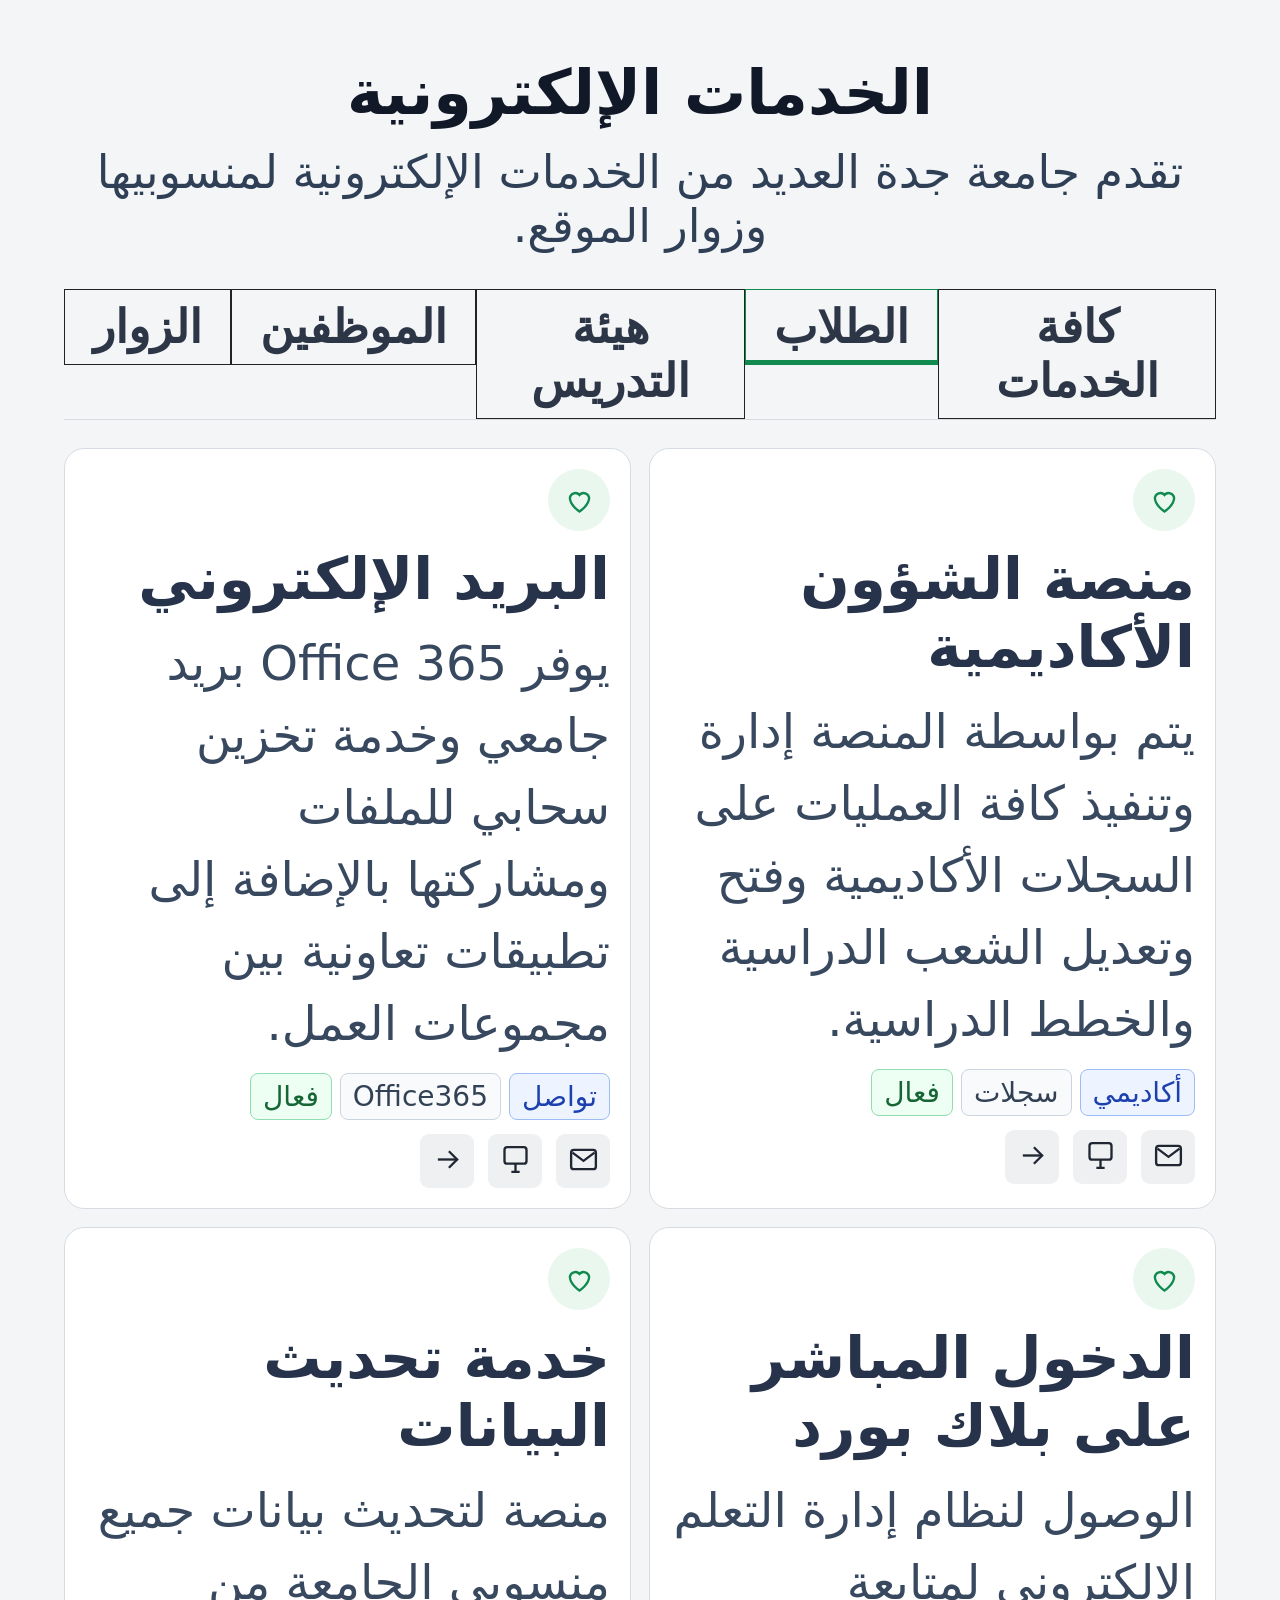
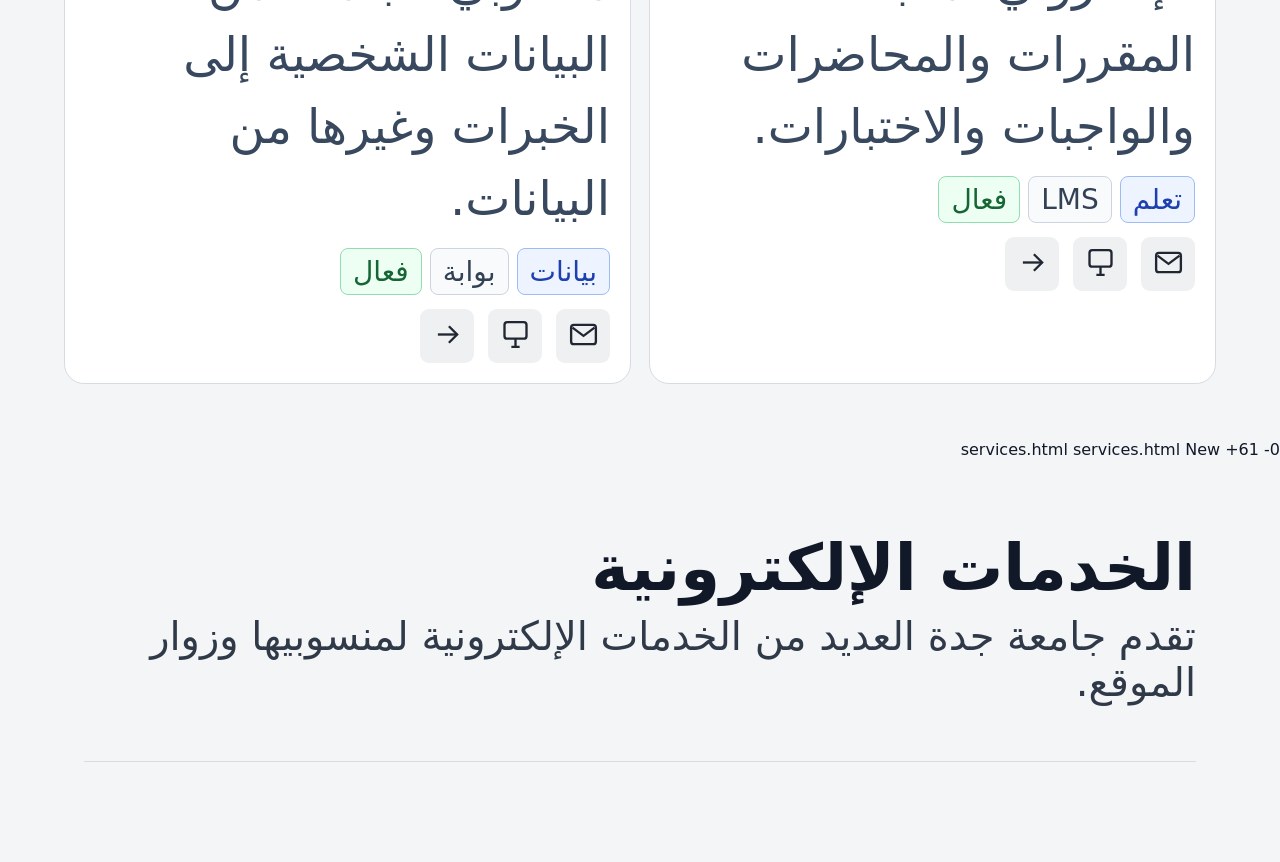
==== services copy.html @ 6cb2c902 "new dga DGA" ====
<!doctype html>
<html lang="ar" dir="rtl">
<head>
  <meta charset="UTF-8" />
  <meta name="viewport" content="width=device-width, initial-scale=1.0" />
  <title>service2 - الخدمات الإلكترونية</title>
  <style>
    :root{--bg:#f3f5f7;--text:#1f2d44;--line:#bfc8d2;--green:#118a50}
    body{margin:0;background:var(--bg);font-family:"Tajawal",system-ui,sans-serif;color:var(--text)}
    .container{max-width:1200px;margin:56px auto;padding:0 24px}
    .title{text-align:center}.title h1{font-size:62px;margin:0}.title p{font-size:46px;margin:16px 0 36px;color:#2f3f56}

    .tabs{display:flex;justify-content:center;list-style:none;padding:0;margin:0 0 30px}
    .tabs button{border:1px solid #222;background:transparent;padding:10px 28px;font-size:46px;font-weight:700;cursor:pointer;color:#2c3646}
    .tabs button.active{border-color:var(--green);box-shadow:inset 0 -4px 0 var(--green)}

    .cards{display:grid;grid-template-columns:repeat(2,minmax(0,1fr));gap:18px}
    .nds-card{background:#fff;border-radius:20px;padding:20px;border:1px solid var(--line)}
    .nds-card-header{display:flex;justify-content:flex-start}
    .nds-featured-icon{width:62px;height:62px;border-radius:50%;display:grid;place-items:center;background:#eaf7ef;color:var(--green)}
    .nds-card-title{font-size:58px;margin:14px 0;color:#26334a}
    .nds-card-description{font-size:48px;line-height:1.5;margin:0;color:#37485f;min-height:180px}
    .nds-card-tags{display:flex;gap:8px;flex-wrap:wrap;margin:14px 0}
    .nds-tag{border-radius:8px;padding:6px 12px;font-size:28px;border:1px solid #cbd5e1;background:#f8fafc}
    .nds-blue{color:#1e40af;border-color:#9dbcf5;background:#edf4ff}.nds-green{color:#166534;border-color:#8fddb1;background:#ecfff2}.nds-gray{color:#334155}
    .actions{display:flex;gap:8px;justify-content:flex-start}.icon-btn{width:54px;height:54px;background:#eef0f2;border:none;border-radius:9px;color:#202733}
    svg{width:24px;height:24px;stroke:currentColor;fill:none;stroke-width:1.9}
    @media (max-width:900px){.cards{grid-template-columns:1fr}.title h1{font-size:40px}.title p,.tabs button,.nds-card-title{font-size:28px}.nds-card-description{font-size:22px;min-height:unset}}
  </style>
</head>
<body>
<main class="container">
  <div class="title">
    <h1>الخدمات الإلكترونية</h1>
    <p>تقدم جامعة جدة العديد من الخدمات الإلكترونية لمنسوبيها وزوار الموقع.</p>
  </div>

  <ul class="tabs" id="tabs"></ul>
  <section class="cards" id="cards"></section>
</main>

<script>
const tabs=['كافة الخدمات','الطلاب','هيئة التدريس','الموظفين','الزوار'];
let active='الطلاب';
const services=[
{title:'منصة الشؤون الأكاديمية',desc:'يتم بواسطة المنصة إدارة وتنفيذ كافة العمليات على السجلات الأكاديمية وفتح وتعديل الشعب الدراسية والخطط الدراسية.',aud:['الطلاب','هيئة التدريس'],tags:['أكاديمي','سجلات','فعال']},
{title:'البريد الإلكتروني',desc:'يوفر Office 365 بريد جامعي وخدمة تخزين سحابي للملفات ومشاركتها بالإضافة إلى تطبيقات تعاونية بين مجموعات العمل.',aud:['الطلاب','الموظفين'],tags:['تواصل','Office365','فعال']},
{title:'الدخول المباشر على بلاك بورد',desc:'الوصول لنظام إدارة التعلم الإلكتروني لمتابعة المقررات والمحاضرات والواجبات والاختبارات.',aud:['الطلاب','هيئة التدريس'],tags:['تعلم','LMS','فعال']},
{title:'خدمة تحديث البيانات',desc:'منصة لتحديث بيانات جميع منسوبي الجامعة من البيانات الشخصية إلى الخبرات وغيرها من البيانات.',aud:['الموظفين','هيئة التدريس','الطلاب'],tags:['بيانات','بوابة','فعال']},
];
const icons={heart:'<svg viewBox="0 0 24 24"><path d="M12 20s-7-4.5-7-10a4 4 0 0 1 7-2 4 4 0 0 1 7 2c0 5.5-7 10-7 10z"/></svg>',mail:'<svg viewBox="0 0 24 24"><rect x="3" y="5" width="18" height="14" rx="2"/><path d="m4 7 8 6 8-6"/></svg>',screen:'<svg viewBox="0 0 24 24"><rect x="4" y="3" width="16" height="12" rx="2"/><path d="M9 21h6M12 15v6"/></svg>',arrow:'<svg viewBox="0 0 24 24"><path d="M5 12h14"/><path d="m13 6 6 6-6 6"/></svg>'};

function renderTabs(){document.getElementById('tabs').innerHTML=tabs.map(t=>`<li><button class="${active===t?'active':''}" data-v="${t}">${t}</button></li>`).join('');
 document.querySelectorAll('.tabs button').forEach(b=>b.onclick=()=>{active=b.dataset.v;renderTabs();renderCards();});}

function serviceMatches(s){return active==='كافة الخدمات'||s.aud.includes(active)}
function renderCards(){const data=services.filter(serviceMatches);document.getElementById('cards').innerHTML=data.map(s=>`
<div class="nds-card nds-stroke">
  <div class="nds-card-header"><div class="nds-card-featured-icon"><span class="nds-featured-icon nds-circle nds-lg">${icons.heart}</span></div></div>
  <div class="nds-card-content">
    <div class="nds-card-text"><h3 class="nds-card-title">${s.title}</h3><p class="nds-card-description">${s.desc}</p></div>
    <div class="nds-card-meta"><div class="nds-card-tags"><span class="nds-tag nds-blue nds-sm"><span class="nds-label">${s.tags[0]}</span></span><span class="nds-tag nds-gray nds-sm"><span class="nds-label">${s.tags[1]}</span></span><span class="nds-tag nds-green nds-sm"><span class="nds-label">${s.tags[2]}</span></span></div></div>
  </div>
  <div class="actions"><button class="icon-btn">${icons.mail}</button><button class="icon-btn">${icons.screen}</button><button class="icon-btn">${icons.arrow}</button></div>
</div>`).join('');}

renderTabs();renderCards();
</script>
</body>
</html>
services.html
services.html
New
+61
-0

<!doctype html>
<html lang="ar" dir="rtl">
<head>
  <meta charset="UTF-8" />
  <meta name="viewport" content="width=device-width, initial-scale=1.0" />
  <title>الخدمات الإلكترونية</title>
  <style>
    :root{--bg:#f3f5f7;--text:#111827;--muted:#374151;--line:#d7dce2;--primary:#0f8a52}
    *{box-sizing:border-box} body{margin:0;font-family:"Tajawal",system-ui,sans-serif;background:var(--bg);color:var(--text)}
    .wrap{max-width:1160px;margin:72px auto;padding:0 24px}
    h1{font-size:64px;margin:0 0 8px}.sub{font-size:40px;color:#2f3948;margin:0 0 56px}
    .tabs{display:flex;gap:0;border-bottom:1px solid var(--line);margin-bottom:28px}
    .tab{padding:10px 26px;font-size:42px;font-weight:700;color:#374151;border-bottom:4px solid transparent;cursor:pointer}
    .tab.active{color:#111827;border-color:var(--primary)}
    .grid{display:grid;grid-template-columns:repeat(2,minmax(0,1fr));gap:28px}
    .card{background:#fff;border:1px solid #cad2db;border-radius:24px;padding:28px;display:flex;flex-direction:column;min-height:420px}
    .icon{width:72px;height:72px;border-radius:50%;background:#eaf7ef;color:var(--primary);display:grid;place-items:center;margin-bottom:18px}
    .card h3{font-size:50px;line-height:1.3;margin:0 0 14px;color:#243042}
    .card p{font-size:40px;line-height:1.55;color:#334155;margin:0 0 16px;flex:1}
    .actions{display:flex;gap:14px;justify-content:flex-start}
    .a{width:74px;height:62px;border:0;border-radius:10px;background:#eef0f2;display:grid;place-items:center}
    svg{width:33px;height:33px;stroke:currentColor;fill:none;stroke-width:1.7}
    @media (max-width:900px){h1{font-size:40px}.sub{font-size:22px}.tab{font-size:26px;padding:8px 14px}.grid{grid-template-columns:1fr}.card h3{font-size:30px}.card p{font-size:22px}}
  </style>
</head>
<body>
<main class="wrap">
  <h1>الخدمات الإلكترونية</h1>
  <p class="sub">تقدم جامعة جدة العديد من الخدمات الإلكترونية لمنسوبيها وزوار الموقع.</p>

  <nav class="tabs" id="tabs"></nav>
  <section class="grid" id="cards"></section>
</main>

<script>
const icons={
  heart:'<svg viewBox="0 0 24 24"><path d="M12 20s-7-4.4-7-10a4 4 0 0 1 7-2 4 4 0 0 1 7 2c0 5.6-7 10-7 10z"/></svg>',
  mail:'<svg viewBox="0 0 24 24"><rect x="3" y="5" width="18" height="14" rx="3"/><path d="m4 7 8 6 8-6"/></svg>',
  screen:'<svg viewBox="0 0 24 24"><rect x="4" y="3" width="16" height="14" rx="2"/><path d="M9 21h6M12 17v4"/></svg>',
  arrow:'<svg viewBox="0 0 24 24"><path d="M6 12h12"/><path d="m13 6 6 6-6 6"/></svg>'
};
const services=[
 {title:'البريد الإلكتروني',desc:'يوفر Office 365 بريد جامعي وخدمة تخزين سحابي للملفات ومشاركتها بالإضافة إلى تطبيقات تعاونية بين مجموعات العمل.',aud:'الطلاب'},
 {title:'الخدمات الذاتية الأكاديمية لأعضاء هيئة التدريس',desc:'يتيح النظام تنفيذ العديد من الخدمات الأكاديمية لأعضاء الهيئة التعليمية وتشمل الاطلاع وتنفيذ العمليات على الجدول الدراسي ورصد الدرجات النهائية ومتابعة حضور وغياب الطلاب خلال العام الدراسي وغيرها من الخدمات المختلفة.',aud:'هيئة التدريس'},
 {title:'منصة الشؤون الأكاديمية',desc:'يتم بواسطة المنصة إدارة وتنفيذ كافة العمليات على السجلات الأكاديمية وفتح وتعديل الشعب الدراسية والخطط الدراسية.',aud:'الطلاب'},
 {title:'خدمة تحديث البيانات',desc:'منصة خاصة بتحديث بيانات جميع منسوبي الجامعة بدءًا من البيانات الشخصية والخبرات وغيرها من البيانات.',aud:'الموظفين'},
 {title:'الدخول الموحد (كفاءة)',desc:'تسجيل دخول موحد وآمن للوصول إلى جميع الأنظمة والخدمات الإلكترونية التابعة للجامعة.',aud:'كافة الخدمات'},
 {title:'الدخول المباشر على بلاك بورد',desc:'الوصول لنظام إدارة التعلم الإلكتروني لمتابعة المقررات والمحاضرات والواجبات والاختبارات.',aud:'الطلاب'},
];
const tabs=['كافة الخدمات','الطلاب','هيئة التدريس','الموظفين','الزوار'];
let active='كافة الخدمات';
const tabsEl=document.getElementById('tabs'); const cardsEl=document.getElementById('cards');

function renderTabs(){tabsEl.innerHTML=tabs.map(t=>`<button class="tab ${t===active?'active':''}" data-tab="${t}">${t}</button>`).join('');
 tabsEl.querySelectorAll('.tab').forEach(b=>b.onclick=()=>{active=b.dataset.tab;renderTabs();renderCards();});}
function renderCards(){const data=active==='كافة الخدمات'?services:services.filter(s=>s.aud===active);
 cardsEl.innerHTML=data.map(s=>`<article class="card"><div class="icon">${icons.heart}</div><h3>${s.title}</h3><p>${s.desc}</p><div class="actions"><button class="a" aria-label="البريد">${icons.mail}</button><button class="a" aria-label="العرض">${icons.screen}</button><button class="a" aria-label="الانتقال">${icons.arrow}</button></div></article>`).join('')||'<p>لا توجد خدمات لهذه الفئة.</p>';}
renderTabs();renderCards();
</script>
</body>
</html>
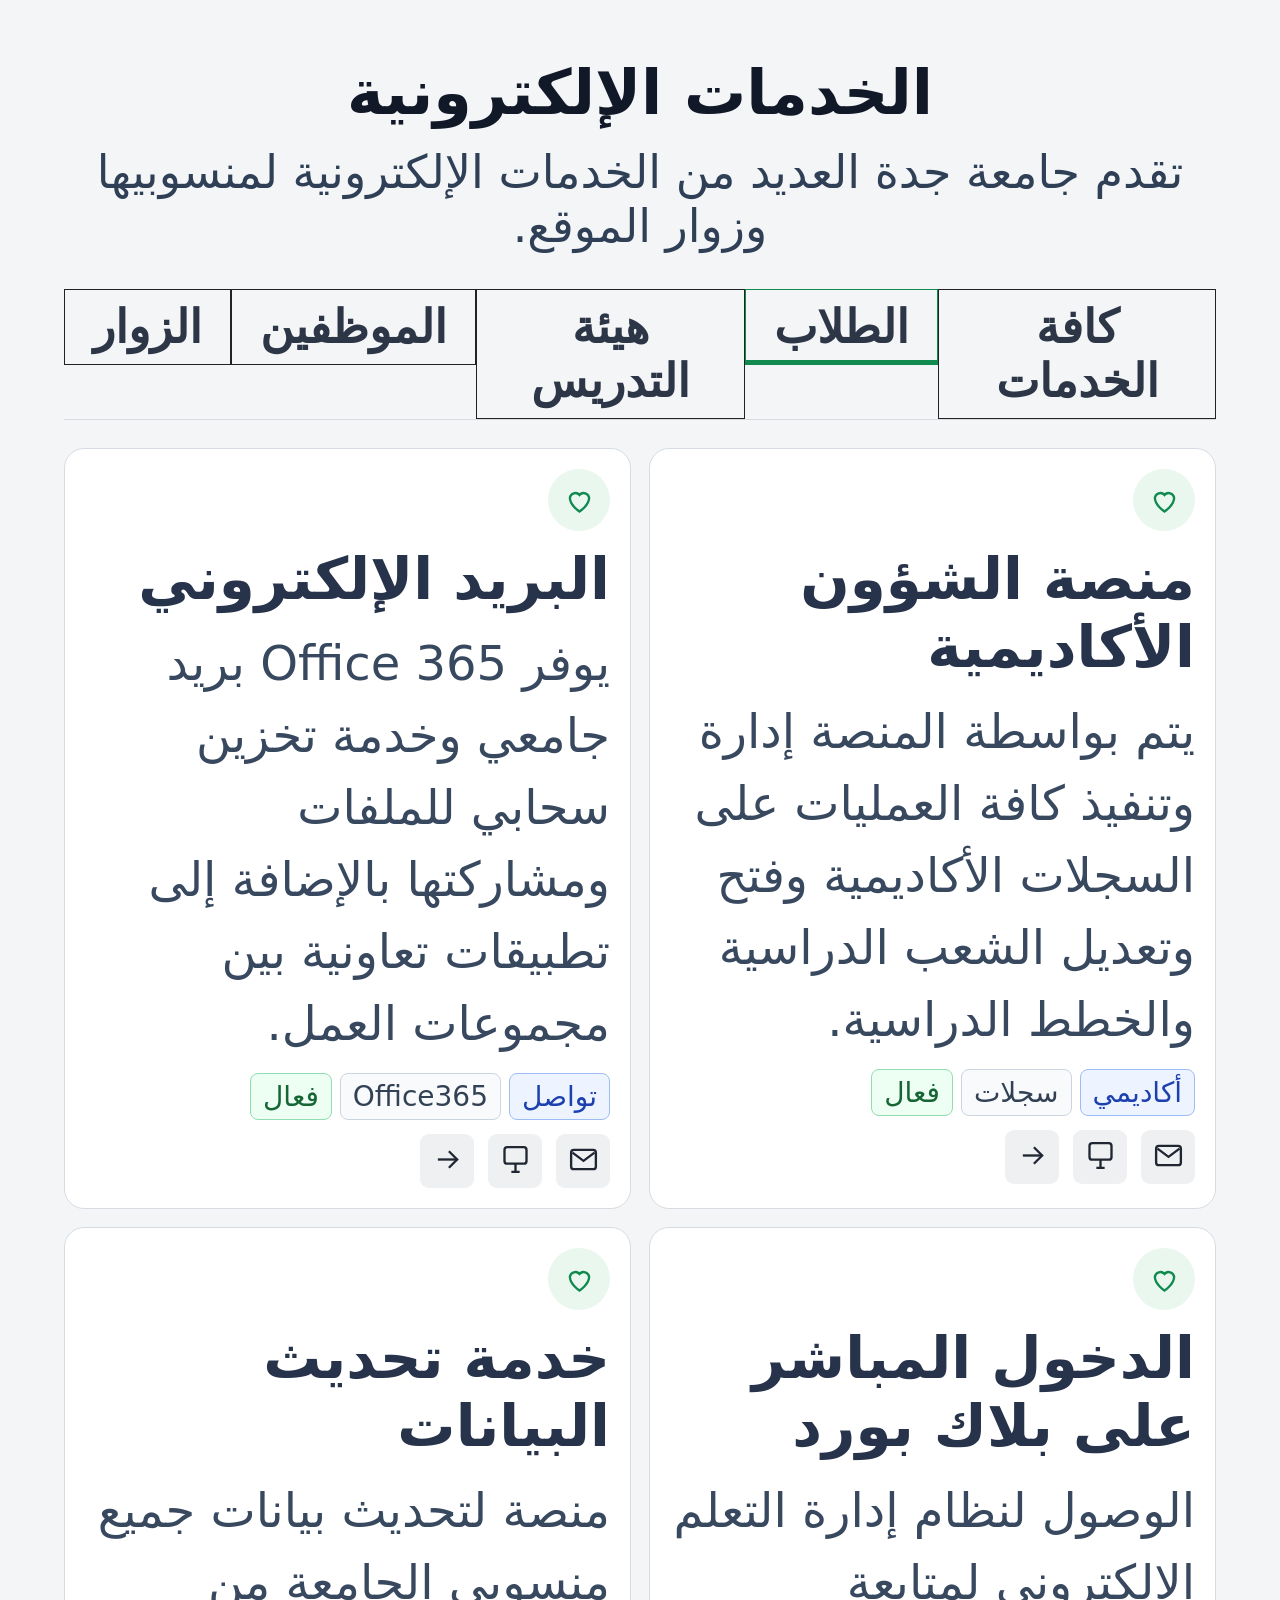
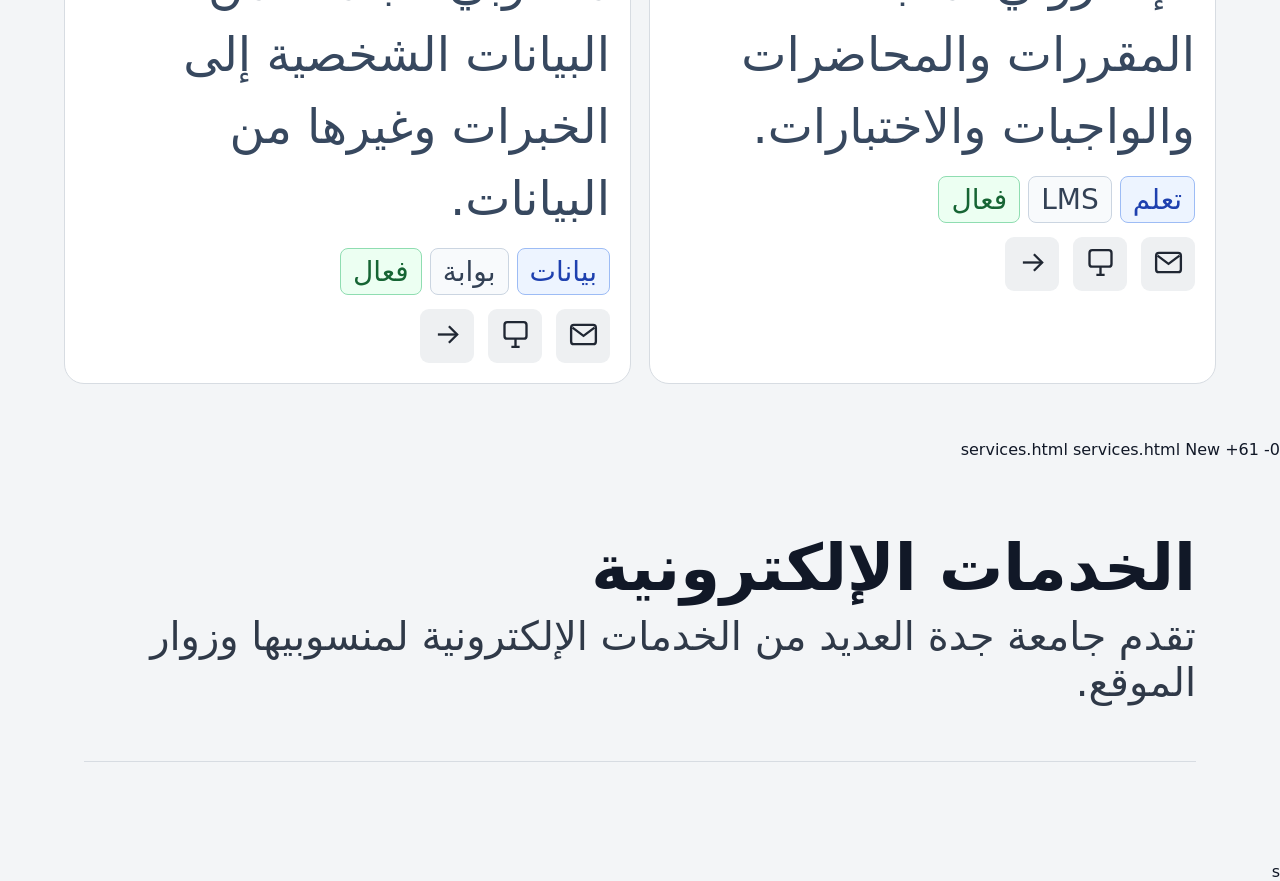
==== commit 6db6f8a3: "Update services copy.html done" ====
--- a/services copy.html
+++ b/services copy.html
@@ -133,5 +133,5 @@
  cardsEl.innerHTML=data.map(s=>`<article class="card"><div class="icon">${icons.heart}</div><h3>${s.title}</h3><p>${s.desc}</p><div class="actions"><button class="a" aria-label="البريد">${icons.mail}</button><button class="a" aria-label="العرض">${icons.screen}</button><button class="a" aria-label="الانتقال">${icons.arrow}</button></div></article>`).join('')||'<p>لا توجد خدمات لهذه الفئة.</p>';}
 renderTabs();renderCards();
 </script>
-</body>
+</body>s
 </html>
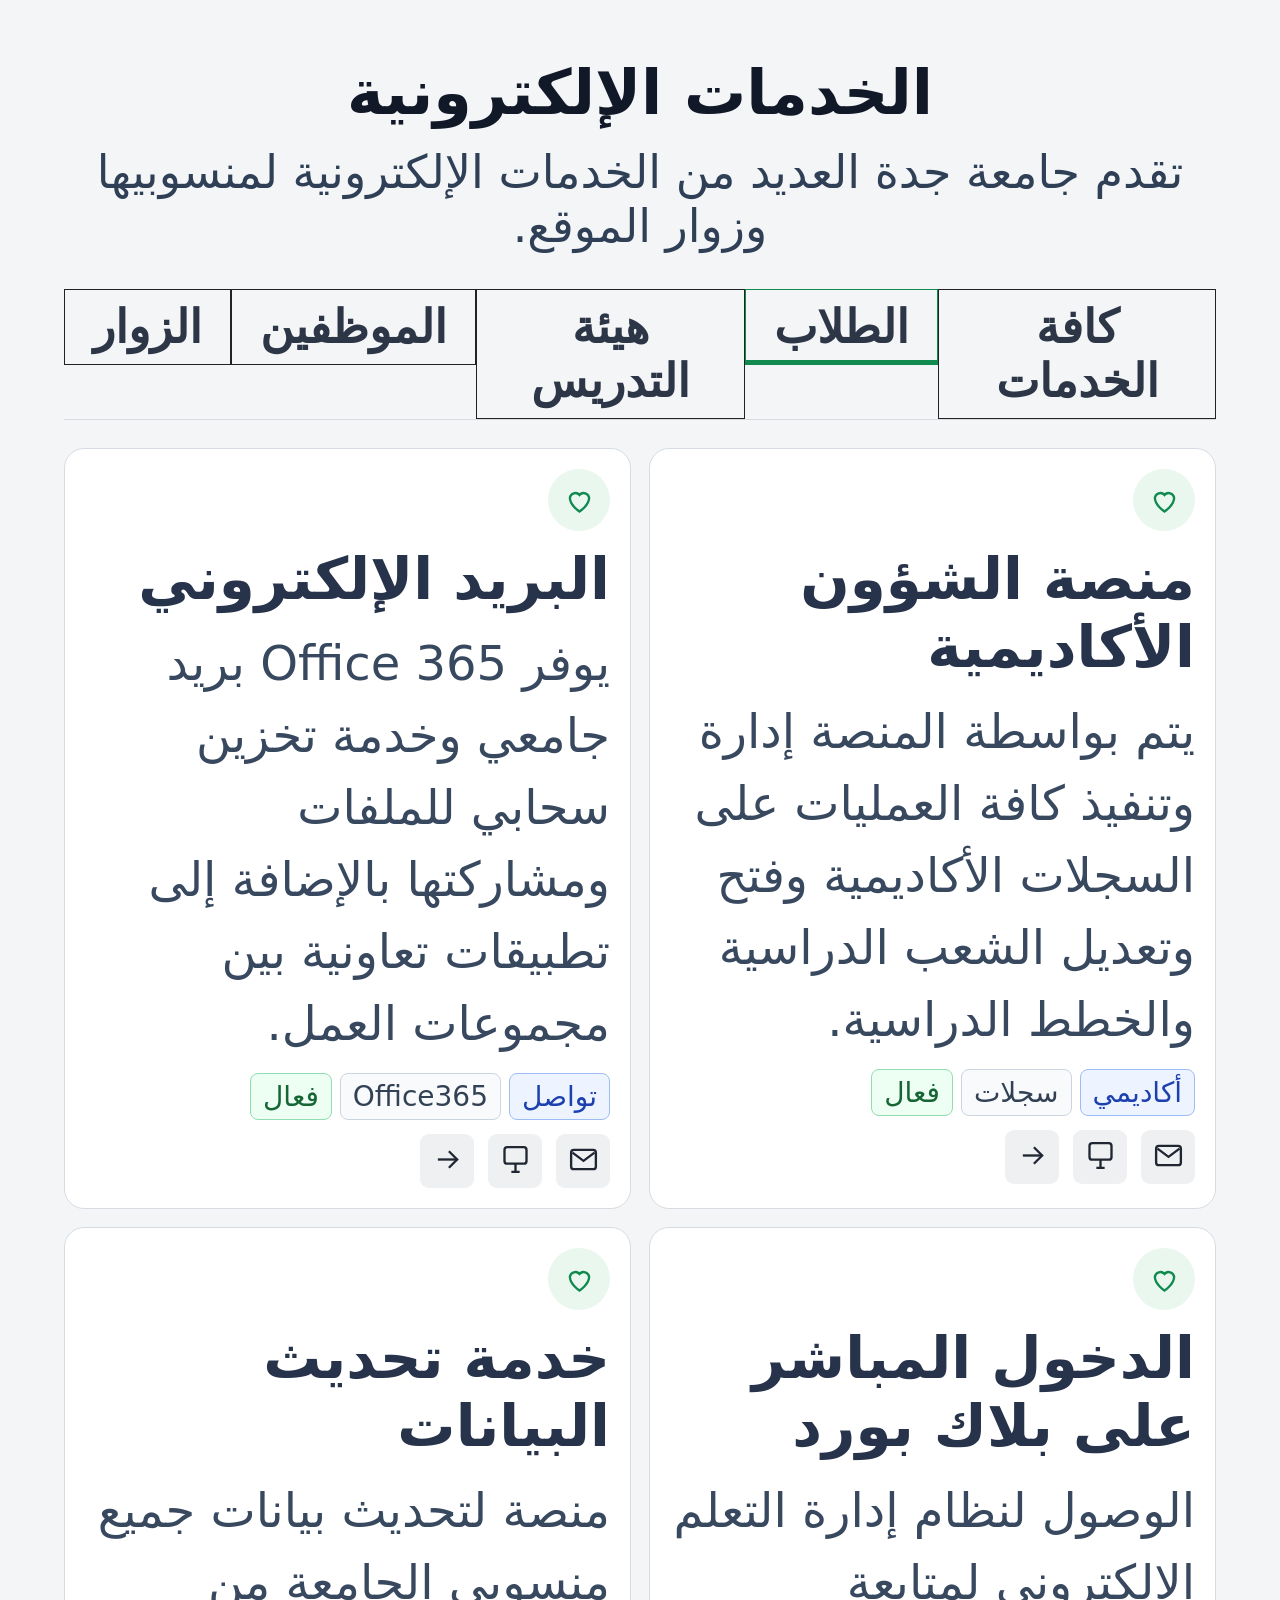
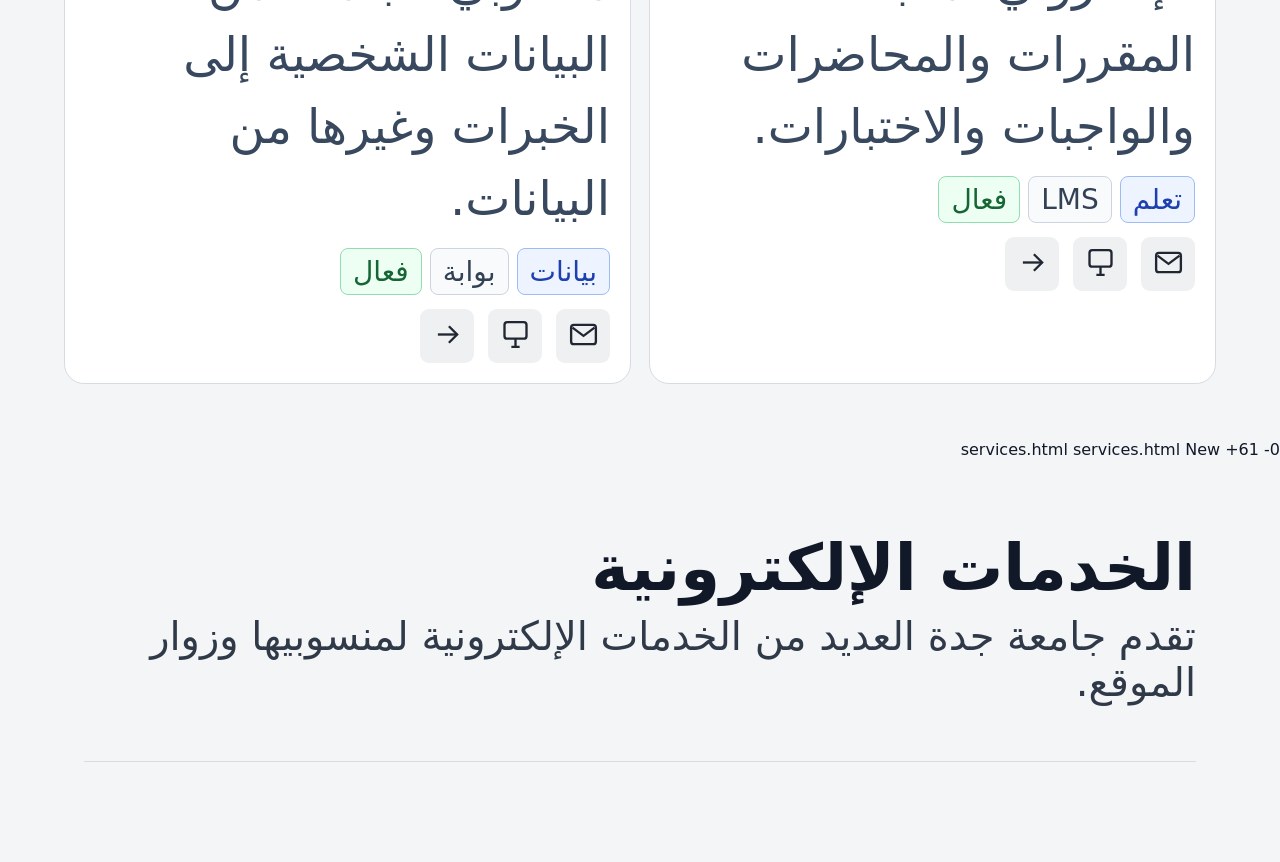
==== commit ebb4cff0: "Update services copy.html DONE" ====
--- a/services copy.html
+++ b/services copy.html
@@ -133,5 +133,5 @@
  cardsEl.innerHTML=data.map(s=>`<article class="card"><div class="icon">${icons.heart}</div><h3>${s.title}</h3><p>${s.desc}</p><div class="actions"><button class="a" aria-label="البريد">${icons.mail}</button><button class="a" aria-label="العرض">${icons.screen}</button><button class="a" aria-label="الانتقال">${icons.arrow}</button></div></article>`).join('')||'<p>لا توجد خدمات لهذه الفئة.</p>';}
 renderTabs();renderCards();
 </script>
-</body>s
+</body>
 </html>
